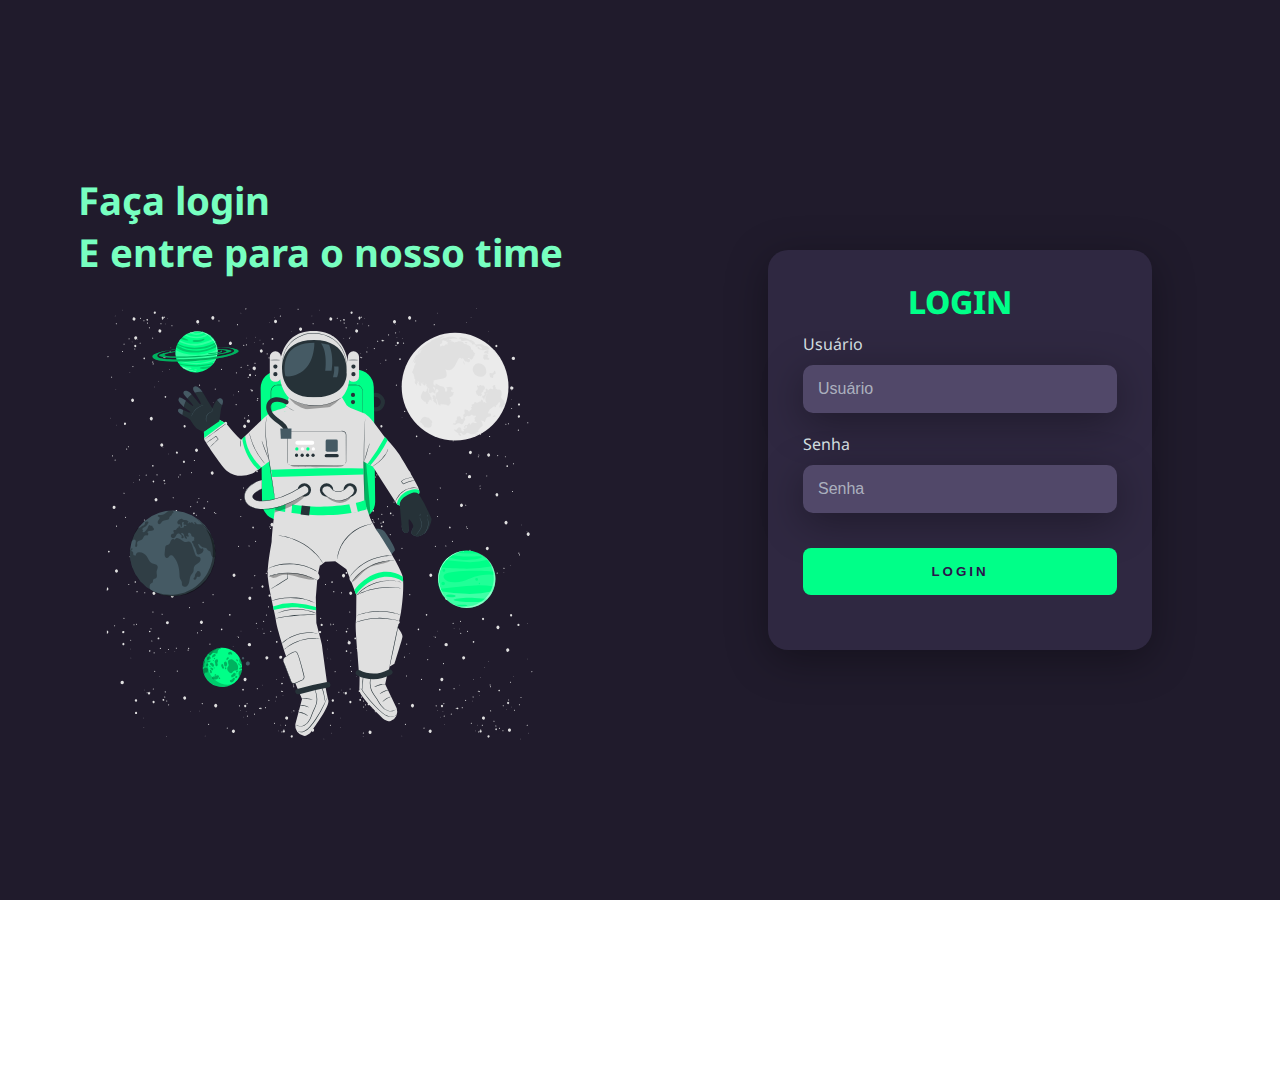
==== index.html @ ad140523 "Add files via upload" ====
<!DOCTYPE html>
<html lang="en">
<head>
    <meta charset="UTF-8">
    <meta http-equiv="X-UA-Compatible" content="IE=edge">
    <meta name="viewport" content="width=device-width, initial-scale=1.0">
    <link rel="stylesheet" href="style.css">
    <title>Login</title>
</head>
<body>
    <div class="main-login">
        <div class="left-login">
            <h1>Faça login <br>E entre para o nosso time</h1>
            <img src="astronaut-suit-animate.svg" class="left-login-image" alt="Astronauta animação">
        </div>
           
        <div class="right-login">
            <div class="card-login">
                <h1>LOGIN</h1>
                <div class="textfield">
                    <label for="usuario">Usuário</label>
                    <input type="text" name="usuario" placeholder="Usuário">
                </div>
                <div class="textfield">
                    <label for="senha">Senha</label>
                    <input type="password" name="senha" placeholder="Senha">
                </div>

                <button class="btn-login">Login</button>

            </div>
        </div>
    </div>
</body>
</html>
---- style.css ----
@import url('https://fonts.googleapis.com/css2?family=Noto+Sans:ital,wght@0,100;0,200;0,300;0,400;0,500;0,600;0,700;0,800;0,900;1,100;1,200;1,300;1,400;1,500;1,600;1,700;1,800;1,900&display=swap');

body{
    margin: 0;
    font-family: 'Noto Sans', sans-serif;
    overflow-x: hidden;
    overflow-y: hidden;
}

body * {
    box-sizing: border-box;
}

.main-login{
    /* viewport width e viewport height (viewport = tamanho da tela) */
    width: 100vw;
    height: 100vh;
    background: #201b2c;
    display: flex;
    justify-content: center;
    align-items: center;
}

.left-login{
    width: 50vw;
    height: 100vw;
    display: flex;
    justify-content: center;
    align-items: center;
    flex-direction: column;
}

.left-login > h1{
    font-size: 3vw;
    color: #77ffc0;
}

.left-login-image{
    width: 35vw;
    height: auto;
}

.right-login{
    width: 50vw;
    height: 100vw;
    display: flex;
    justify-content: center;
    align-items: center;
}

.card-login{
    width: 60%;
    display: flex;
    justify-content: center;
    align-items: center;
    flex-direction: column;
    padding: 30px 35px;
    background: #2f2841;
    border-radius: 20px;
    box-shadow: 0px 10px 40px #00000056;
}

.card-login > h1{
    color: #00ff88;
    font-weight: 800;
    margin: 0;
}

.textfield{
    width: 100%;
    display: flex;
    flex-direction: column;
    align-items: flex-start;
    justify-content: center;
    margin: 10px 0px;
}

.textfield > input{
    width: 100%;  
    border: none;
    border-radius: 10px;
    padding: 15px;
    background: #514869;
    color: #f0ffffde;
    font-size: 12pt;
    box-shadow: 0px 10px 40px #00000056;
    outline: none;
    box-sizing: border-box;
}

.textfield > label{
    color: #f0ffffde;
    margin-bottom: 10px;
}

.textfield > input::placeholder{
    color: #f0ffff94;
}

.btn-login{
    width: 100%;
    padding: 16px 0px;
    margin: 25px;
    border: none;
    border-radius: 8px;
    outline: none;
    text-transform: uppercase;
    font-weight: 800;
    letter-spacing: 3px;
    color: #2b134b;
    background: #00ff88;
    transition: 300ms;
    cursor: pointer;
}

.btn-login:hover{
    transition: 300ms;
    box-shadow: 0px 10px 40px -12px #00ff8052;
    
}

@media only screen and (max-width: 950px){
    .card-login{
        width: 85%;
    }
}

@media only screen and (max-width: 600px){
    .main-login{
        flex-direction: column;
    }
    .left-login > h1{
       display: none; 
    }
    
    .left-login{
        width: 100%;
    }

    .right-login{
        width: 100%;
        height: auto;
    }

    .left-login-image{
        width: 80vw;
    }

    .card-login{
        width: 90vw;
    }
}
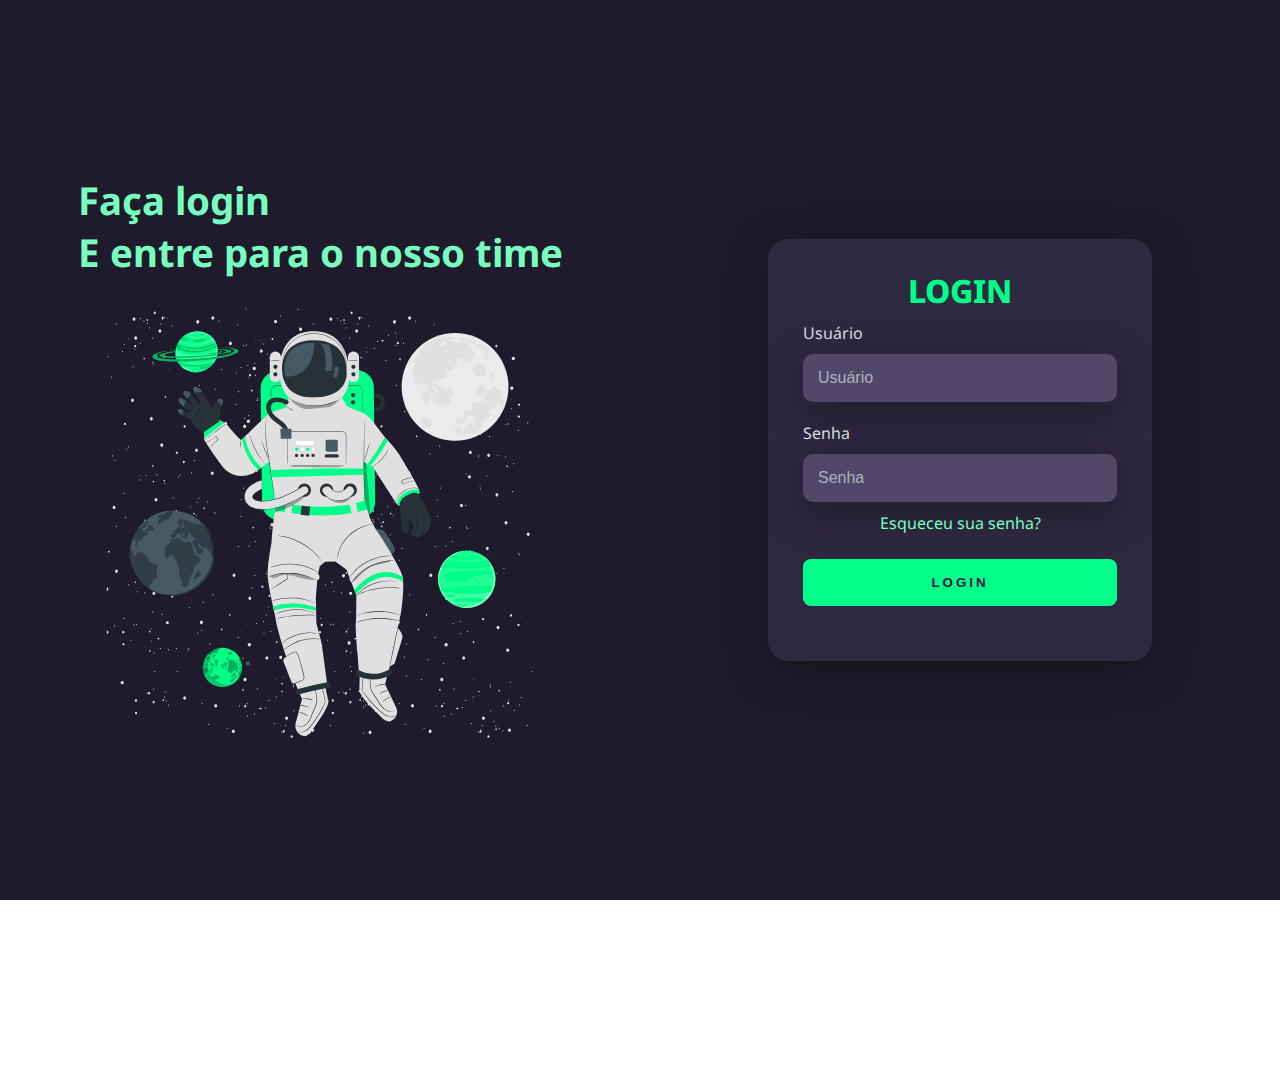
==== commit 8efffabc: "commit teste" ====
--- a/index.html
+++ b/index.html
@@ -5,6 +5,12 @@
     <meta http-equiv="X-UA-Compatible" content="IE=edge">
     <meta name="viewport" content="width=device-width, initial-scale=1.0">
     <link rel="stylesheet" href="style.css">
+
+    <link rel="apple-touch-icon" sizes="180x180" href="/apple-touch-icon.png">
+    <link rel="icon" type="image/png" sizes="32x32" href="/favicon-32x32.png">
+    <link rel="icon" type="image/png" sizes="16x16" href="/favicon-16x16.png">
+    <link rel="shortcut icon" href="favicon/favicon.ico">
+
     <title>Login</title>
 </head>
 <body>
@@ -25,7 +31,9 @@
                     <label for="senha">Senha</label>
                     <input type="password" name="senha" placeholder="Senha">
                 </div>
-
+                <div class="forgot-password">
+                    <a href="#">Esqueceu sua senha?</a>
+                </div>
                 <button class="btn-login">Login</button>
 
             </div>
--- a/style.css
+++ b/style.css
@@ -11,6 +11,10 @@
     box-sizing: border-box;
 }
 
+a{
+    margin: 0;
+    text-decoration: none;
+}
 .main-login{
     /* viewport width e viewport height (viewport = tamanho da tela) */
     width: 100vw;
@@ -97,6 +101,10 @@
     color: #f0ffff94;
 }
 
+.forgot-password a{
+    color: #77ffc0;
+}
+
 .btn-login{
     width: 100%;
     padding: 16px 0px;
@@ -127,7 +135,7 @@
 
 @media only screen and (max-width: 600px){
     .main-login{
-        flex-direction: column;
+        flex-direction: column-reverse;
     }
     .left-login > h1{
        display: none; 
